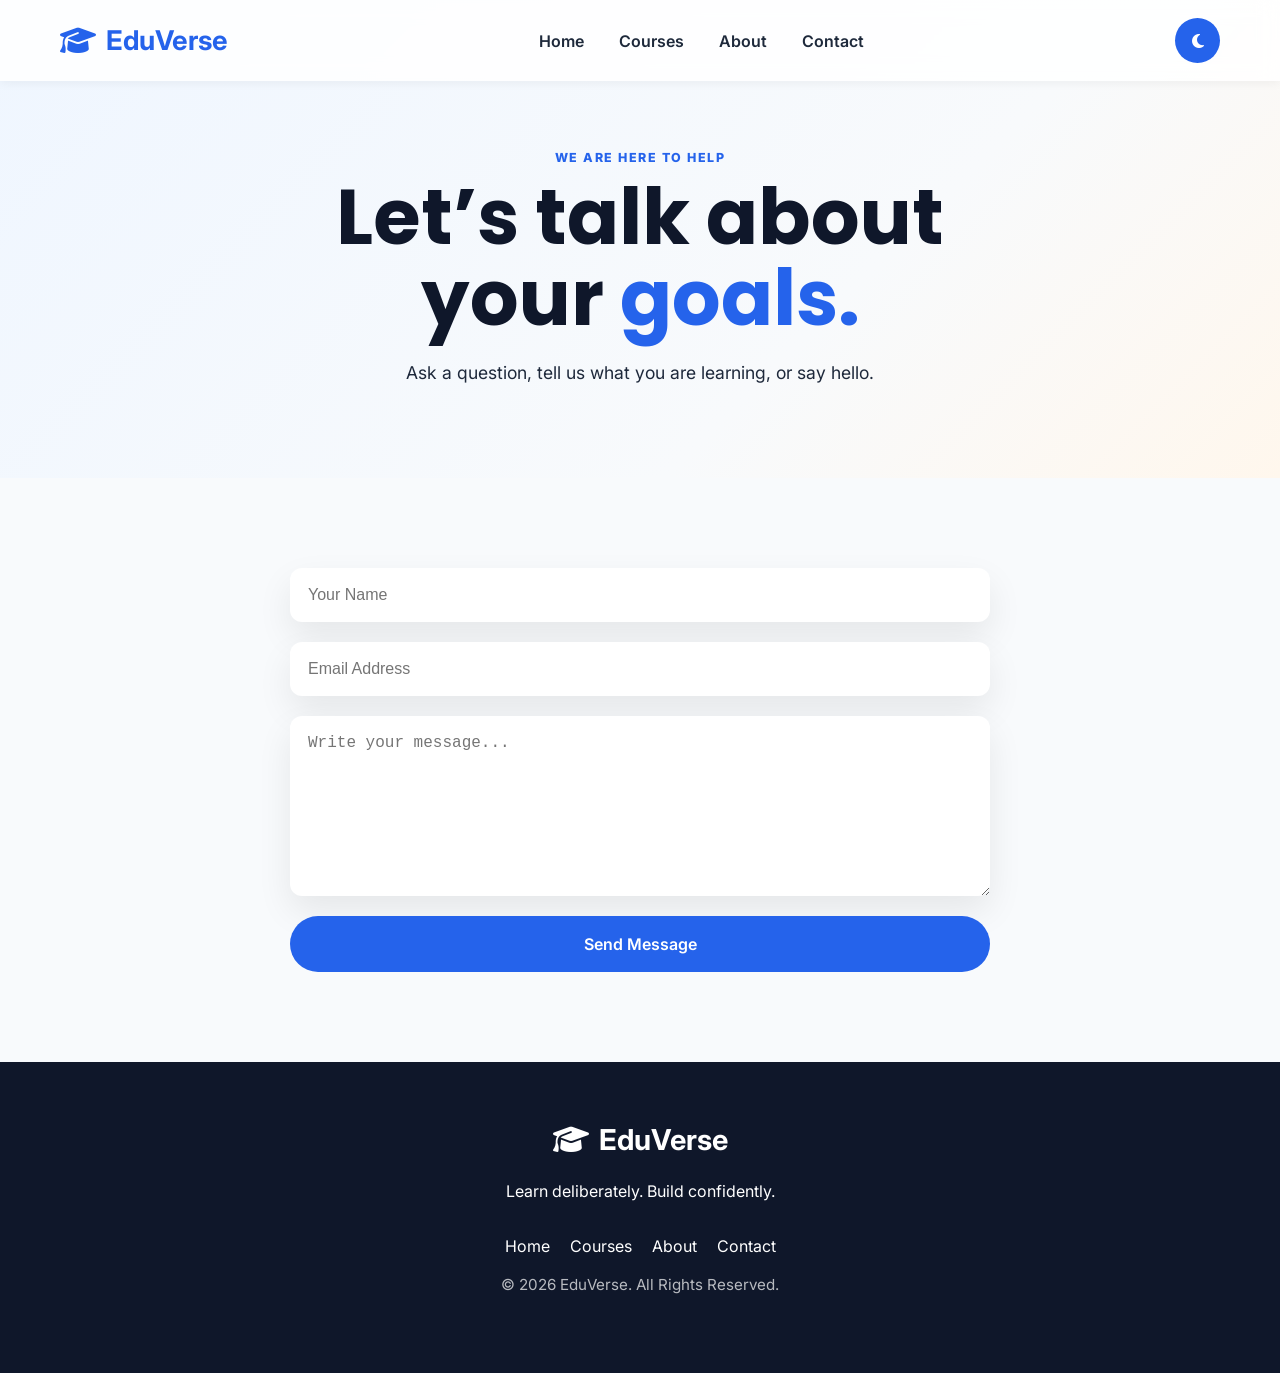
==== contact.html @ d2189ca2 "Build EduVerse learning platform" ====
<!DOCTYPE html>
<html lang="en">
<head><meta charset="UTF-8"><meta name="viewport" content="width=device-width, initial-scale=1.0"><title>Contact | EduVerse</title><link rel="stylesheet" href="style.css"><link rel="stylesheet" href="https://cdnjs.cloudflare.com/ajax/libs/font-awesome/6.5.2/css/all.min.css"></head>
<body><header><nav class="navbar"><a class="logo" href="index.html"><i class="fa-solid fa-graduation-cap"></i><span>EduVerse</span></a><ul class="nav-links"><li><a href="index.html">Home</a></li><li><a href="courses.html">Courses</a></li><li><a href="about.html">About</a></li><li><a class="active" href="contact.html">Contact</a></li></ul><div class="nav-right"><button id="theme-btn" aria-label="Toggle theme"><i class="fa-solid fa-moon"></i></button><button class="menu-btn" aria-label="Open navigation"><i class="fa-solid fa-bars"></i></button></div></nav></header>
<main><section class="page-hero"><p class="eyebrow">WE ARE HERE TO HELP</p><h1>Let’s talk about your <span>goals.</span></h1><p>Ask a question, tell us what you are learning, or say hello.</p></section><section class="contact content-section"><form id="contactForm"><input type="text" name="name" placeholder="Your Name" required><input type="email" name="email" placeholder="Email Address" required><textarea name="message" placeholder="Write your message..." required></textarea><button type="submit">Send Message</button></form></section></main><footer><div class="footer-content"><div class="footer-logo"><i class="fa-solid fa-graduation-cap"></i><span>EduVerse</span></div><p>Learn deliberately. Build confidently.</p><div class="footer-links"><a href="index.html">Home</a><a href="courses.html">Courses</a><a href="about.html">About</a><a href="contact.html">Contact</a></div><p class="copyright">&copy; 2026 EduVerse. All Rights Reserved.</p></div></footer><script src="main.js"></script></body></html>
---- style.css ----
/* ===================================
   EduVerse Stylesheet
   Author: David
=================================== */

@import url("https://fonts.googleapis.com/css2?family=Inter:wght@300;400;500;600;700&family=Poppins:wght@500;600;700;800&display=swap");

/* Reset */

* {
    margin: 0;
    padding: 0;
    box-sizing: border-box;
}

html {
    scroll-behavior: smooth;
}

/* Theme Colours */

:root {
    --primary: #2563eb;
    --secondary: #0ea5e9;
    --accent: #facc15;

    --background: #f8fafc;
    --surface: #ffffff;

    --text: #1e293b;
    --heading: #0f172a;

    --shadow: 0 15px 35px rgba(0, 0, 0, 0.08);
    --transition: .3s ease;
}

/* Dark Mode */

body.dark {
    --background: #08111f;
    --surface: #111827;

    --text: #f3f4f6;
    --heading: #ffffff;

    --shadow: 0 15px 35px rgba(0, 0, 0, .45);
}

/* Base Styles */

body {
    font-family: "Inter", sans-serif;
    background: var(--background);
    color: var(--text);
    transition: var(--transition);
    overflow-x: hidden;
}

img {
    display: block;
    width: 100%;
}

a {
    text-decoration: none;
    color: inherit;
}

button {
    font-family: inherit;
    cursor: pointer;
}

/* Common Section Styling */

section {
    padding: 90px 8%;
}

.section-title {
    font-family: "Poppins", sans-serif;
    font-size: 2.7rem;
    text-align: center;
    color: var(--heading);
    margin-bottom: 60px;
}

.hidden { opacity: 0; transform: translateY(18px); }
.show { opacity: 1; transform: translateY(0); transition: opacity .6s ease, transform .6s ease; }

.page-hero {
    min-height: 52vh;
    display: grid;
    place-content: center;
    text-align: center;
    padding-top: 150px;
    background: linear-gradient(135deg, #eff6ff 0%, var(--background) 65%, #fff7ed 100%);
}

body.dark .page-hero { background: linear-gradient(135deg, #0b1c35 0%, var(--background) 65%, #271b12 100%); }
.page-hero h1 { max-width: 800px; margin: 12px auto 20px; font: 700 clamp(2.5rem, 6vw, 5rem)/1.05 "Poppins", sans-serif; color: var(--heading); }
.page-hero h1 span { color: var(--primary); }
.page-hero > p:last-child { max-width: 560px; margin: 0 auto; font-size: 1.1rem; line-height: 1.7; }
.eyebrow { color: var(--primary); font-size: .78rem; font-weight: 800; letter-spacing: .12em; }
.content-section { max-width: 1100px; margin: auto; }
.content-grid { display: grid; grid-template-columns: .8fr 1.2fr; gap: 70px; align-items: start; }
.content-grid h2 { margin: 12px 0 20px; font: 700 2.2rem/1.2 "Poppins", sans-serif; color: var(--heading); }
.content-grid p { line-height: 1.8; }
.principles { display: grid; grid-template-columns: repeat(3, 1fr); gap: 22px; }
.principles div { padding: 22px; border-top: 3px solid var(--primary); background: var(--surface); box-shadow: var(--shadow); }
.principles i { display: block; color: var(--primary); font-size: 1.5rem; margin-bottom: 18px; }
.principles h3 { color: var(--heading); margin-bottom: 10px; }
.principles p { font-size: .92rem; }

.auth-layout { min-height: 100vh; padding: 150px 8% 90px; display: grid; grid-template-columns: 1fr 420px; gap: 80px; align-items: center; max-width: 1200px; margin: auto; }
.auth-intro h1 { margin: 14px 0 22px; font: 700 clamp(2.7rem, 5vw, 4.8rem)/1.05 "Poppins", sans-serif; color: var(--heading); }
.auth-intro h1 span { color: var(--primary); }
.auth-intro > p:last-child { max-width: 500px; font-size: 1.1rem; line-height: 1.8; }
.back-link { font-weight: 600; margin-right: 14px; }
.auth-card { padding: 32px; background: var(--surface); box-shadow: var(--shadow); border-radius: 16px; }
.auth-tabs { display: grid; grid-template-columns: 1fr 1fr; gap: 6px; padding: 5px; margin-bottom: 28px; background: var(--background); }
.auth-tab { padding: 12px 8px; border: 0; background: transparent; color: var(--text); font-weight: 700; }
.auth-tab.active { background: var(--primary); color: #fff; }
#authForm { display: grid; gap: 10px; }
#authForm label { color: var(--heading); font-size: .9rem; font-weight: 600; }
#authForm input { width: 100%; padding: 14px; margin-bottom: 8px; border: 1px solid #dbe4f0; border-radius: 8px; background: var(--background); color: var(--text); font: inherit; }
.auth-submit { padding: 15px; margin-top: 8px; border: 0; border-radius: 8px; background: var(--primary); color: #fff; font-weight: 700; }
.auth-message { min-height: 24px; margin-top: 8px; font-size: .9rem; line-height: 1.5; }
.auth-message.success { color: #15803d; }
.auth-message.error { color: #b91c1c; }
.auth-forgot { display: block; margin: 12px auto 0; border: 0; background: transparent; cursor: pointer; }
.reset-form { display: grid; gap: 10px; margin-top: 18px; padding-top: 18px; border-top: 1px solid #dbe4f0; }
.reset-form p { margin: 0 0 4px; font-size: .9rem; line-height: 1.5; }
.reset-form label { color: var(--heading); font-size: .9rem; font-weight: 600; }
.reset-form input { width: 100%; padding: 14px; border: 1px solid #dbe4f0; border-radius: 8px; background: var(--background); color: var(--text); font: inherit; }

.dashboard-page { max-width: 1200px; margin: auto; padding-top: 150px; }
.dashboard-welcome { display: flex; justify-content: space-between; align-items: end; gap: 24px; padding-bottom: 55px; }
.dashboard-welcome h1 { margin: 12px 0 16px; font: 700 clamp(2.4rem, 5vw, 4.5rem)/1.05 "Poppins", sans-serif; color: var(--heading); }
.dashboard-welcome h1 span { color: var(--primary); }
.dashboard-welcome p:last-child { line-height: 1.7; }
.logout-button { border: 1px solid #dbe4f0; border-radius: 8px; padding: 12px 18px; background: var(--surface); color: var(--heading); font-weight: 700; white-space: nowrap; }
.dashboard-summary { display: grid; grid-template-columns: repeat(3, 1fr); gap: 18px; margin-bottom: 80px; }
.dashboard-summary > div { padding: 24px; background: var(--surface); box-shadow: var(--shadow); border-top: 3px solid var(--primary); }
.dashboard-summary i { color: var(--primary); font-size: 1.3rem; }
.dashboard-summary p { margin: 18px 0 6px; font-size: .85rem; color: var(--text); }
.dashboard-summary strong { color: var(--heading); overflow-wrap: anywhere; }
.dashboard-section-heading { display: flex; justify-content: space-between; align-items: end; gap: 20px; margin-bottom: 28px; }
.dashboard-section-heading h2 { margin-top: 10px; font: 700 2.3rem/1.2 "Poppins", sans-serif; color: var(--heading); }
.text-link { color: var(--primary); font-weight: 700; }
.dashboard-course-grid { display: grid; grid-template-columns: repeat(2, 1fr); gap: 24px; }
.dashboard-course { padding: 28px; background: var(--surface); box-shadow: var(--shadow); }
.course-heading { display: flex; justify-content: space-between; gap: 20px; align-items: start; }
.course-heading h3 { margin: 8px 0 16px; color: var(--heading); font-size: 1.35rem; }
.course-heading strong { color: var(--primary); font-size: 1.5rem; }
.dashboard-course > p { margin-bottom: 14px; font-size: .9rem; }
.dashboard-fill { background: var(--primary); }
.start-lesson { margin-top: 22px; padding: 12px 18px; border: 0; border-radius: 8px; background: var(--heading); color: var(--surface); font-weight: 700; }
.learning-page { max-width: 1000px; margin: auto; padding-top: 150px; }
.learning-header { display: flex; justify-content: space-between; align-items: end; gap: 24px; margin-bottom: 50px; }
.learning-header h1 { margin: 12px 0 16px; font: 700 clamp(2.4rem, 5vw, 4.5rem)/1.05 "Poppins", sans-serif; color: var(--heading); }
.learning-header strong { color: var(--primary); white-space: nowrap; }
.lesson-panel { padding: 32px; background: var(--surface); box-shadow: var(--shadow); }
.lesson-icon { color: var(--primary); font-size: 1.5rem; }
.learning-lessons { display: grid; gap: 12px; padding: 0; list-style: none; }
.learning-lesson { display: flex; align-items: center; gap: 16px; padding: 16px; background: var(--background); color: var(--heading); }
.learning-lesson.completed { color: #15803d; }
.lesson-complete { border: 0; background: transparent; color: var(--primary); font-size: 1.3rem; }
.certificate-panel { margin-top: 40px; padding: 50px 30px; border: 3px solid var(--accent); background: var(--surface); text-align: center; box-shadow: var(--shadow); }
.certificate-panel > i { margin: 18px 0; color: var(--accent); font-size: 3rem; }
.certificate-panel h2 { color: var(--heading); font: 700 2rem "Poppins", sans-serif; }
.certificate-panel h3 { margin: 12px 0; color: var(--primary); font-size: 1.5rem; }
.certificate-button { margin-top: 22px; padding: 13px 20px; border: 0; border-radius: 8px; background: var(--primary); color: #fff; font-weight: 700; }
@media print {
    header, footer, .learning-header, .lesson-panel, .certificate-button { display: none; }
    .certificate-panel { margin: 0; box-shadow: none; min-height: 90vh; display: grid; place-content: center; }
}

/* ===========================
   Navigation
=========================== */

header {
    position: fixed;
    top: 0;
    left: 0;
    width: 100%;
    z-index: 1000;

    background: rgba(255, 255, 255, .85);
    backdrop-filter: blur(10px);

    box-shadow: 0 2px 10px rgba(0, 0, 0, .05);
}

body.dark header {
    background: rgba(8, 17, 31, .85);
}

.navbar {
    max-width: 1200px;
    margin: auto;

    display: flex;
    justify-content: space-between;
    align-items: center;

    padding: 18px 20px;
}

.logo {
    display: flex;
    align-items: center;
    gap: 10px;

    font-size: 1.7rem;
    font-weight: 700;
    color: var(--primary);
}

.logo i {
    font-size: 1.8rem;
}

.nav-links {
    display: flex;
    align-items: center;
    gap: 35px;

    list-style: none;
}

.nav-links a {
    font-weight: 600;
    transition: var(--transition);
}

.nav-links a:hover,
.nav-links a.active {
    color: var(--primary);
}

.nav-right {
    display: flex;
    align-items: center;
    gap: 15px;
}

#theme-btn {
    width: 45px;
    height: 45px;

    border: none;
    border-radius: 50%;

    background: var(--primary);
    color: #fff;

    font-size: 1rem;

    transition: var(--transition);
}

#theme-btn:hover {
    transform: rotate(15deg);
}

.menu-btn {
    display: none;
    font-size: 1.5rem;
}

/* ===========================
   Hero
=========================== */

.hero {
    min-height: 100vh;

    display: flex;
    justify-content: space-between;
    align-items: center;
    gap: 60px;

    padding-top: 140px;
}

.hero-content {
    flex: 1;
}

.hero-content h1 {
    font-family: "Poppins", sans-serif;
    font-size: 4rem;
    line-height: 1.1;
    color: var(--heading);
}

.hero-content span {
    color: var(--primary);
}

.hero-content p {
    margin: 30px 0;
    max-width: 550px;

    font-size: 1.05rem;
    line-height: 1.8;

    color: #64748b;
}

.hero-buttons {
    display: flex;
    gap: 20px;
}

.btn {
    display: inline-flex;
    align-items: center;
    justify-content: center;

    padding: 15px 35px;

    border-radius: 50px;

    background: var(--primary);
    color: #fff;

    font-weight: 600;

    transition: var(--transition);
}

.btn:hover {
    transform: translateY(-4px);
    box-shadow: var(--shadow);
}

.btn-outline {
    background: transparent;
    color: var(--primary);
    border: 2px solid var(--primary);
}

.hero-image {
    flex: 1;
}

.hero-image img {
    border-radius: 20px;
    box-shadow: var(--shadow);
    animation: floatImage 5s ease-in-out infinite;
}

@keyframes floatImage {

    0% {
        transform: translateY(0);
    }

    50% {
        transform: translateY(-15px);
    }

    100% {
        transform: translateY(0);
    }

}

/* ===========================
   Search Section
=========================== */

.search-section {
    padding-top: 20px;
    padding-bottom: 40px;
}

.search-box {
    max-width: 700px;
    margin: 0 auto;
    position: relative;
}

.search-box input {
    width: 100%;
    padding: 18px 60px 18px 24px;

    border: none;
    outline: none;
    border-radius: 50px;

    background: var(--surface);
    color: var(--text);

    box-shadow: var(--shadow);

    font-size: 1rem;
}

.search-box input::placeholder {
    color: #94a3b8;
}

.search-box i {
    position: absolute;
    top: 50%;
    right: 24px;
    transform: translateY(-50%);

    color: var(--primary);
    font-size: 1.1rem;
}

.courses > .search-box {
    margin-bottom: 40px;
}

.marketplace-toolbar { display: flex; align-items: center; gap: 24px; margin-bottom: 40px; }
.marketplace-toolbar .search-box { flex: 1; margin: 0; }
.promo-timer { padding: 16px 20px; background: var(--heading); color: var(--surface); font-weight: 700; white-space: nowrap; }
.marketplace-card { text-align: left; }
.marketplace-card > i { display: block; }
.marketplace-card-top, .price-row { display: flex; justify-content: space-between; align-items: center; gap: 10px; }
.course-type, .discount-badge { padding: 5px 9px; font-size: .72rem; font-weight: 800; text-transform: uppercase; }
.course-type.free { background: #dcfce7; color: #166534; }
.course-type.paid { background: #dbeafe; color: #1d4ed8; }
.discount-badge { background: #fef3c7; color: #92400e; }
.price-row { justify-content: start; margin-bottom: 20px; }
.price-row strong { color: var(--heading); font-size: 1.5rem; }
.price-row del { color: #94a3b8; }
.marketplace-card .lesson-toggle { margin-left: 8px; background: transparent; color: var(--primary); border: 1px solid var(--primary); }
.marketplace-card .lesson-list { margin-top: 18px; }
.learning-lesson span { display: grid; gap: 4px; }
.learning-lesson small { color: var(--text); line-height: 1.5; }
.certificates-page { min-height: 100vh; }
.certificate-hero { min-height: 44vh; }
.certificate-library { max-width: 1000px; margin: auto; padding: 70px 8% 100px; }
.earned-certificate { display: flex; align-items: center; gap: 24px; padding: 26px; margin-bottom: 18px; background: var(--surface); border-left: 5px solid var(--accent); box-shadow: var(--shadow); }
.earned-certificate > i { color: var(--accent); font-size: 2.2rem; }
.earned-certificate h3 { margin: 6px 0; color: var(--heading); }
.earned-certificate > div { flex: 1; }
.earned-certificate .certificate-button { margin: 0; text-decoration: none; }
.empty-state { padding: 70px 25px; background: var(--surface); text-align: center; box-shadow: var(--shadow); }
.empty-state > i { color: var(--accent); font-size: 3rem; }
.empty-state h3 { margin: 18px 0 10px; color: var(--heading); }
.empty-state p { margin-bottom: 18px; line-height: 1.7; }
.checkout-modal { position: fixed; inset: 0; z-index: 20; display: grid; place-items: center; padding: 20px; background: rgb(15 23 42 / 65%); }
.checkout-modal[hidden] { display: none; }
.checkout-dialog { position: relative; width: min(100%, 520px); padding: 34px; background: var(--surface); box-shadow: 0 24px 80px rgb(15 23 42 / 25%); }
.checkout-dialog h2 { margin: 6px 0 22px; color: var(--heading); }
.checkout-close { position: absolute; top: 18px; right: 18px; border: 0; background: transparent; color: var(--text); font-size: 1.2rem; cursor: pointer; }
.checkout-total { display: flex; justify-content: space-between; margin-bottom: 22px; padding: 14px 16px; background: var(--background); color: var(--text); }
.checkout-total strong { color: var(--heading); font-size: 1.2rem; }
.checkout-dialog form { display: grid; gap: 8px; }
.checkout-dialog label { margin-top: 8px; color: var(--heading); font-weight: 700; }
.checkout-dialog input, .checkout-dialog select { width: 100%; padding: 12px 14px; border: 1px solid #cbd5e1; background: var(--background); color: var(--heading); font: inherit; }
.checkout-fields { display: grid; grid-template-columns: 1fr 1fr; gap: 14px; }
.checkout-fields > div { display: grid; gap: 8px; }
.checkout-message { min-height: 20px; color: #b91c1c; }
.checkout-submit { width: 100%; margin-top: 8px; border: 0; cursor: pointer; }

/* ===========================
   Courses
=========================== */

.course-container {
    display: grid;
    grid-template-columns: repeat(auto-fit, minmax(260px, 1fr));
    gap: 30px;
}

.course-card {
    background: var(--surface);
    padding: 35px 30px;
    border-radius: 20px;

    text-align: center;

    box-shadow: var(--shadow);
    transition: var(--transition);
}

.course-card:hover {
    transform: translateY(-10px);
}

.course-card i {
    font-size: 3.5rem;
    color: var(--primary);

    margin-bottom: 20px;
}

.course-card h3 {
    margin-bottom: 15px;
    color: var(--heading);
}

.course-card p {
    line-height: 1.7;
    color: #64748b;
    margin-bottom: 20px;
}

.course-card span {
    display: block;

    margin-bottom: 25px;

    color: var(--primary);
    font-weight: 600;
}

.course-card button {
    border: none;
    border-radius: 40px;

    padding: 14px 28px;

    background: var(--primary);
    color: white;

    transition: var(--transition);
}

.course-card button:hover {
    background: var(--secondary);
}

.lesson-toggle {
    min-width: 140px;
}

.lesson-list {
    display: none;
    margin: 24px 0 0;
    padding: 18px 20px 18px 38px;
    border-top: 1px solid #dbe4f0;
    text-align: left;
    color: var(--text);
    line-height: 1.8;
}

.lesson-list.open {
    display: block;
    animation: fadeUp .35s ease;
}

.lesson-list li::marker {
    color: var(--primary);
    font-weight: 700;
}

/* ===========================
   Categories
=========================== */

.category-grid {
    display: grid;
    grid-template-columns: repeat(auto-fit, minmax(180px, 1fr));
    gap: 25px;
}

.category {
    background: var(--surface);

    padding: 35px 25px;

    border-radius: 18px;

    text-align: center;

    box-shadow: var(--shadow);

    transition: var(--transition);
}

.category:hover {
    background: var(--primary);
    color: #fff;

    transform: translateY(-8px);
}

.category i {
    display: block;

    font-size: 2.8rem;

    margin-bottom: 18px;
}

.category h3 {
    font-size: 1.05rem;
    font-weight: 600;
}

/* ===========================
   Statistics
=========================== */

.stats {
    display: grid;
    grid-template-columns: repeat(auto-fit, minmax(180px, 1fr));

    gap: 35px;

    background: linear-gradient(
        135deg,
        var(--primary),
        var(--secondary)
    );

    color: white;
    text-align: center;
}

.stat {
    padding: 20px;
}

.stat h2 {
    font-size: 3.3rem;
    font-weight: 700;
}

.stat p {
    margin-top: 10px;
    font-size: 1rem;
    opacity: .95;
}

/* ===========================
   Teachers
=========================== */

.teacher-container {
    display: grid;
    grid-template-columns: repeat(auto-fit, minmax(280px, 1fr));

    gap: 30px;
}

.teacher-card {
    background: var(--surface);

    padding: 35px;

    text-align: center;

    border-radius: 20px;

    box-shadow: var(--shadow);

    transition: var(--transition);
}

.teacher-card:hover {
    transform: translateY(-10px);
}

.teacher-card img {
    width: 140px;
    height: 140px;

    margin: 0 auto 20px;

    border-radius: 50%;
    object-fit: cover;

    border: 5px solid var(--primary);
}

.teacher-card h3 {
    margin-bottom: 10px;
    color: var(--heading);
}

.teacher-card p {
    color: #64748b;
    line-height: 1.6;
}

/* ===========================
   Learning Progress
=========================== */

.progress-box {
    max-width: 800px;
    margin: 0 auto;
}

.progress-item {
    margin-bottom: 30px;
}

.progress-item h4 {
    margin-bottom: 10px;
    color: var(--heading);
}

.bar {
    width: 100%;
    height: 14px;
    background: #dbe4f0;
    border-radius: 50px;
    overflow: hidden;
}

.fill {
    width: 0;
    height: 100%;
    border-radius: inherit;
    transition: width 2s ease;
}

.fill.html {
    background: #f97316;
}

.fill.css {
    background: #2563eb;
}

.fill.js {
    background: #facc15;
}

/* ===========================
   Testimonials
=========================== */

.testimonials {
    background: #eef5ff;
}

body.dark .testimonials {
    background: #0b1628;
}

.testimonial-slider {
    max-width: 750px;
    margin: 0 auto;
}

.testimonial {
    display: none;

    background: var(--surface);

    padding: 40px;

    border-radius: 20px;

    text-align: center;

    box-shadow: var(--shadow);
}

.testimonial.active {
    display: block;
    animation: fadeUp .8s ease;
}

.testimonial p {
    font-size: 1.1rem;
    line-height: 1.8;
}

.testimonial h4 {
    margin-top: 20px;
    color: var(--primary);
}

@keyframes fadeUp {

    from {
        opacity: 0;
        transform: translateY(25px);
    }

    to {
        opacity: 1;
        transform: translateY(0);
    }

}

/* ===========================
   FAQ
=========================== */

.faq {
    max-width: 900px;
    margin: 0 auto;
}

.faq-item {
    margin-bottom: 20px;

    background: var(--surface);

    border-radius: 16px;

    box-shadow: var(--shadow);

    overflow: hidden;
}

.faq-question {
    width: 100%;

    display: flex;
    justify-content: space-between;
    align-items: center;

    padding: 22px;

    border: none;

    background: transparent;

    color: var(--heading);

    font-size: 1rem;
    font-weight: 600;
}

.faq-question i {
    transition: transform .3s ease;
}

.faq-answer {
    max-height: 0;
    overflow: hidden;

    transition: max-height .4s ease;
}

.faq-answer p {
    padding: 0 22px 22px;
    line-height: 1.8;
    color: #64748b;
}

.faq-item.active .faq-answer {
    max-height: 180px;
}

.faq-item.active .faq-question i {
    transform: rotate(45deg);
}

/* ===========================
   Contact
=========================== */

.contact-text {
    max-width: 700px;
    margin: -20px auto 40px;

    text-align: center;
    line-height: 1.8;
    color: #64748b;
}

.contact form {
    max-width: 700px;
    margin: 0 auto;

    display: flex;
    flex-direction: column;
    gap: 20px;
}

.contact input,
.contact textarea {
    padding: 18px;

    border: none;
    outline: none;

    border-radius: 12px;

    background: var(--surface);
    color: var(--text);

    box-shadow: var(--shadow);

    font-size: 1rem;
}

.contact textarea {
    resize: vertical;
    min-height: 180px;
}

.contact button {
    padding: 18px;

    border: none;
    border-radius: 50px;

    background: var(--primary);
    color: white;

    font-size: 1rem;
    font-weight: 600;

    transition: var(--transition);
}

.contact button:hover {
    background: var(--secondary);
    transform: translateY(-3px);
}

/* ===========================
   Footer
=========================== */

footer {
    background: var(--heading);
    color: white;

    text-align: center;

    padding: 60px 20px;
}

.footer-logo {
    display: flex;
    justify-content: center;
    align-items: center;
    gap: 10px;

    font-size: 1.8rem;
    font-weight: 700;

    margin-bottom: 20px;
}

.footer-content p {
    max-width: 600px;
    margin: 15px auto;

    line-height: 1.8;
}

.footer-links,
.social-icons {
    display: flex;
    justify-content: center;
    flex-wrap: wrap;
    gap: 20px;

    margin-top: 30px;
}

.footer-links a,
.social-icons a {
    transition: var(--transition);
}

.footer-links a:hover,
.social-icons a:hover {
    color: var(--accent);
}

.copyright {
    margin-top: 40px;
    opacity: .7;
    font-size: .95rem;
}

/* ===========================
   Back To Top Button
=========================== */

#topBtn {
    position: fixed;

    right: 25px;
    bottom: 25px;

    width: 55px;
    height: 55px;

    border: none;
    border-radius: 50%;

    background: var(--primary);
    color: white;

    display: none;

    box-shadow: var(--shadow);

    transition: var(--transition);

    z-index: 999;
}

#topBtn:hover {
    transform: translateY(-5px);
}

/* Ripple Effect */

button,
.btn {
    position: relative;
    overflow: hidden;
}

.ripple {
    position: absolute;

    border-radius: 50%;

    transform: scale(0);

    background: rgba(255,255,255,.5);

    animation: ripple .6s linear;
}

@keyframes ripple {

    to {
        transform: scale(4);
        opacity: 0;
    }

}

/* ===========================
   Responsive Design
=========================== */

@media (max-width: 992px) {

    .hero {
        flex-direction: column;
        text-align: center;
    }

    .hero-buttons {
        justify-content: center;
    }

    .hero-content p {
        margin-left: auto;
        margin-right: auto;
    }

}

@media (max-width: 768px) {

    .nav-links {
        position: absolute;
        top: 80px;
        left: 0;

        width: 100%;

        display: none;
        flex-direction: column;

        padding: 30px;

        background: var(--surface);
    }

    .nav-links.active {
        display: flex;
    }

    .menu-btn {
        display: block;
        border: 0;
        background: transparent;
        color: var(--heading);
    }

    .content-grid,
    .principles {
        grid-template-columns: 1fr;
        gap: 28px;
    }

    .page-hero {
        min-height: 58vh;
        padding-left: 8%;
        padding-right: 8%;
    }

    .auth-layout { grid-template-columns: 1fr; gap: 36px; padding-top: 130px; }
    .auth-intro { text-align: center; }
    .auth-intro > p:last-child { margin: auto; }

    .dashboard-page { padding-top: 125px; }
    .dashboard-welcome, .dashboard-section-heading { align-items: start; flex-direction: column; }
    .dashboard-summary, .dashboard-course-grid { grid-template-columns: 1fr; }
    .learning-page { padding-top: 125px; }
    .learning-header { align-items: start; flex-direction: column; }
    .marketplace-toolbar { align-items: stretch; flex-direction: column; }
    .promo-timer { text-align: center; white-space: normal; }
    .earned-certificate { align-items: start; flex-wrap: wrap; }
    .earned-certificate > div { min-width: 200px; }

    .hero-content h1 {
        font-size: 2.8rem;
    }

    .section-title {
        font-size: 2rem;
    }

}

@media (max-width: 576px) {

    .hero {
        padding-top: 140px;
    }

    .hero-content h1 {
        font-size: 2.2rem;
    }

    .hero-buttons {
        flex-direction: column;
    }

    .stats {
        grid-template-columns: 1fr;
    }

}
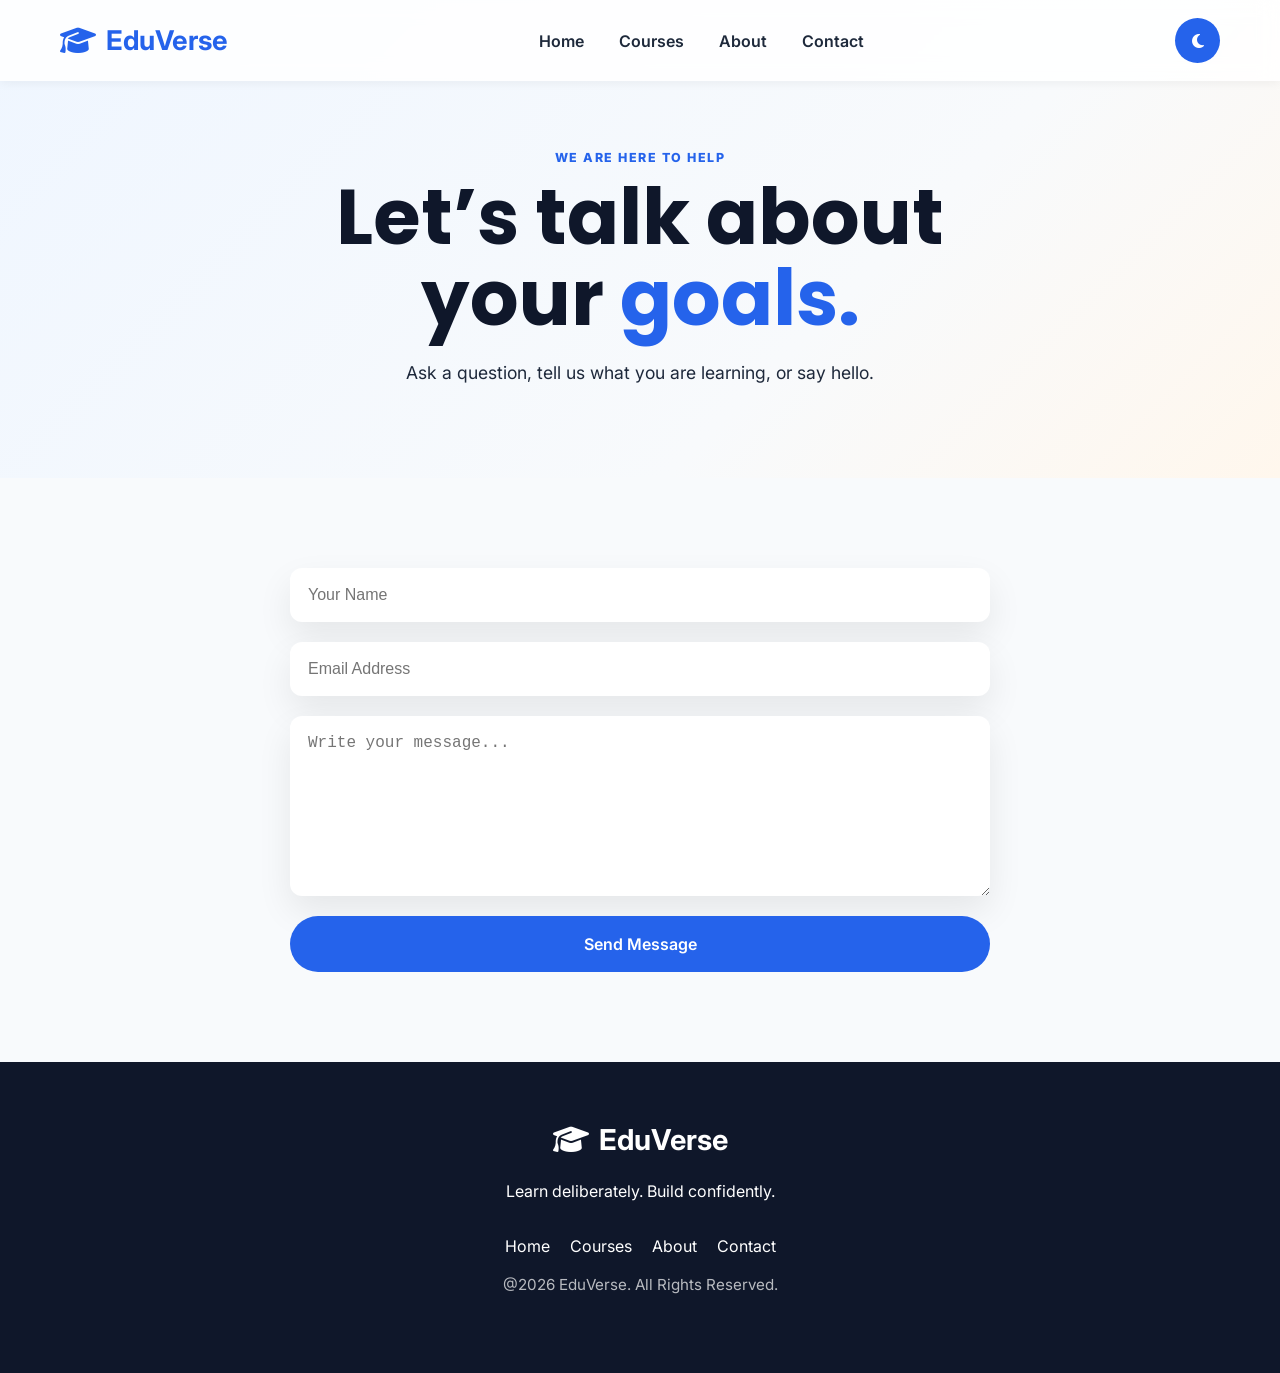
==== commit 61ae751c: "update EduVerse copyright symbol" ====
--- a/contact.html
+++ b/contact.html
@@ -2,4 +2,4 @@
 <html lang="en">
 <head><meta charset="UTF-8"><meta name="viewport" content="width=device-width, initial-scale=1.0"><title>Contact | EduVerse</title><link rel="stylesheet" href="style.css"><link rel="stylesheet" href="https://cdnjs.cloudflare.com/ajax/libs/font-awesome/6.5.2/css/all.min.css"></head>
 <body><header><nav class="navbar"><a class="logo" href="index.html"><i class="fa-solid fa-graduation-cap"></i><span>EduVerse</span></a><ul class="nav-links"><li><a href="index.html">Home</a></li><li><a href="courses.html">Courses</a></li><li><a href="about.html">About</a></li><li><a class="active" href="contact.html">Contact</a></li></ul><div class="nav-right"><button id="theme-btn" aria-label="Toggle theme"><i class="fa-solid fa-moon"></i></button><button class="menu-btn" aria-label="Open navigation"><i class="fa-solid fa-bars"></i></button></div></nav></header>
-<main><section class="page-hero"><p class="eyebrow">WE ARE HERE TO HELP</p><h1>Let’s talk about your <span>goals.</span></h1><p>Ask a question, tell us what you are learning, or say hello.</p></section><section class="contact content-section"><form id="contactForm"><input type="text" name="name" placeholder="Your Name" required><input type="email" name="email" placeholder="Email Address" required><textarea name="message" placeholder="Write your message..." required></textarea><button type="submit">Send Message</button></form></section></main><footer><div class="footer-content"><div class="footer-logo"><i class="fa-solid fa-graduation-cap"></i><span>EduVerse</span></div><p>Learn deliberately. Build confidently.</p><div class="footer-links"><a href="index.html">Home</a><a href="courses.html">Courses</a><a href="about.html">About</a><a href="contact.html">Contact</a></div><p class="copyright">&copy; 2026 EduVerse. All Rights Reserved.</p></div></footer><script src="main.js"></script></body></html>
+<main><section class="page-hero"><p class="eyebrow">WE ARE HERE TO HELP</p><h1>Let’s talk about your <span>goals.</span></h1><p>Ask a question, tell us what you are learning, or say hello.</p></section><section class="contact content-section"><form id="contactForm"><input type="text" name="name" placeholder="Your Name" required><input type="email" name="email" placeholder="Email Address" required><textarea name="message" placeholder="Write your message..." required></textarea><button type="submit">Send Message</button></form></section></main><footer><div class="footer-content"><div class="footer-logo"><i class="fa-solid fa-graduation-cap"></i><span>EduVerse</span></div><p>Learn deliberately. Build confidently.</p><div class="footer-links"><a href="index.html">Home</a><a href="courses.html">Courses</a><a href="about.html">About</a><a href="contact.html">Contact</a></div><p class="copyright">@2026 EduVerse. All Rights Reserved.</p></div></footer><script src="main.js"></script></body></html>
--- a/style.css
+++ b/style.css
@@ -553,6 +553,8 @@
     color: var(--primary);
     font-weight: 700;
 }
+.lesson-list small { display: block; margin-top: 6px; color: var(--text); line-height: 1.6; }
+.learning-lesson p { margin: 8px 0 0; color: var(--text); line-height: 1.65; }
 
 /* ===========================
    Categories
@@ -565,6 +567,9 @@
 }
 
 .category {
+    color: inherit;
+    display: block;
+    text-decoration: none;
     background: var(--surface);
 
     padding: 35px 25px;
@@ -929,6 +934,10 @@
     text-align: center;
 
     padding: 60px 20px;
+}
+
+body.dark footer {
+    background: #020617;
 }
 
 .footer-logo {
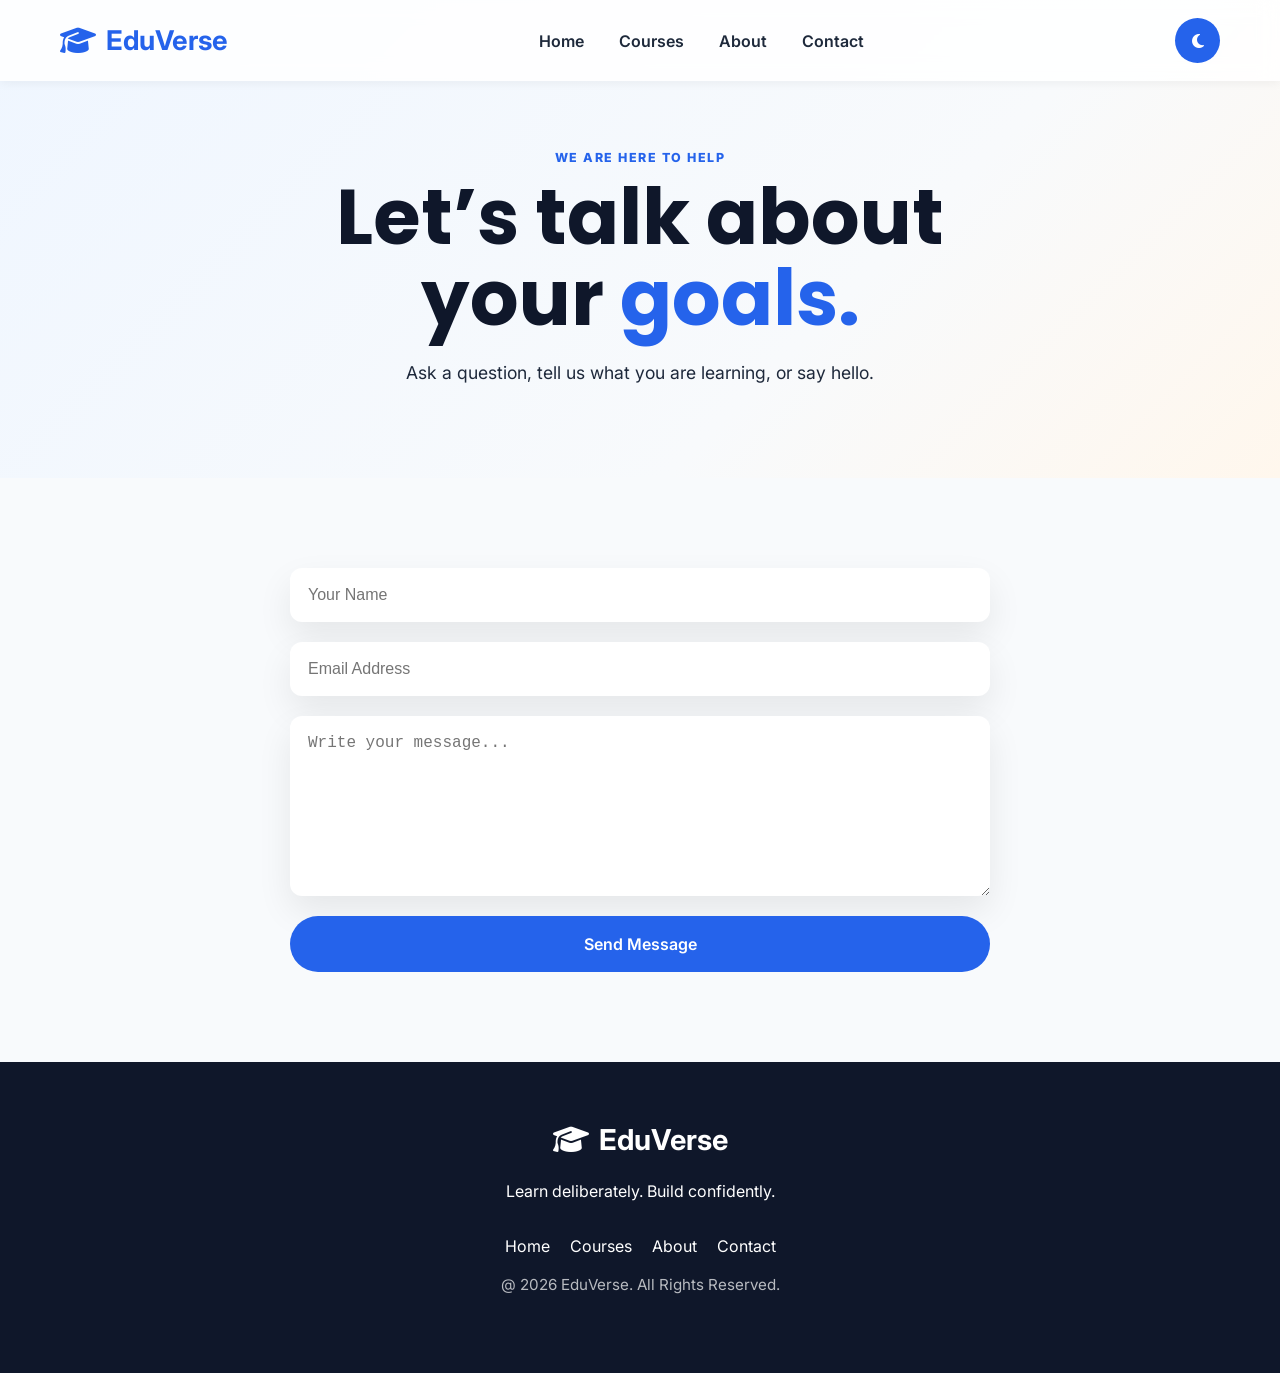
==== commit b736549e: "update EduVerse copyright symbol" ====
--- a/contact.html
+++ b/contact.html
@@ -2,4 +2,4 @@
 <html lang="en">
 <head><meta charset="UTF-8"><meta name="viewport" content="width=device-width, initial-scale=1.0"><title>Contact | EduVerse</title><link rel="stylesheet" href="style.css"><link rel="stylesheet" href="https://cdnjs.cloudflare.com/ajax/libs/font-awesome/6.5.2/css/all.min.css"></head>
 <body><header><nav class="navbar"><a class="logo" href="index.html"><i class="fa-solid fa-graduation-cap"></i><span>EduVerse</span></a><ul class="nav-links"><li><a href="index.html">Home</a></li><li><a href="courses.html">Courses</a></li><li><a href="about.html">About</a></li><li><a class="active" href="contact.html">Contact</a></li></ul><div class="nav-right"><button id="theme-btn" aria-label="Toggle theme"><i class="fa-solid fa-moon"></i></button><button class="menu-btn" aria-label="Open navigation"><i class="fa-solid fa-bars"></i></button></div></nav></header>
-<main><section class="page-hero"><p class="eyebrow">WE ARE HERE TO HELP</p><h1>Let’s talk about your <span>goals.</span></h1><p>Ask a question, tell us what you are learning, or say hello.</p></section><section class="contact content-section"><form id="contactForm"><input type="text" name="name" placeholder="Your Name" required><input type="email" name="email" placeholder="Email Address" required><textarea name="message" placeholder="Write your message..." required></textarea><button type="submit">Send Message</button></form></section></main><footer><div class="footer-content"><div class="footer-logo"><i class="fa-solid fa-graduation-cap"></i><span>EduVerse</span></div><p>Learn deliberately. Build confidently.</p><div class="footer-links"><a href="index.html">Home</a><a href="courses.html">Courses</a><a href="about.html">About</a><a href="contact.html">Contact</a></div><p class="copyright">@2026 EduVerse. All Rights Reserved.</p></div></footer><script src="main.js"></script></body></html>
+<main><section class="page-hero"><p class="eyebrow">WE ARE HERE TO HELP</p><h1>Let’s talk about your <span>goals.</span></h1><p>Ask a question, tell us what you are learning, or say hello.</p></section><section class="contact content-section"><form id="contactForm"><input type="text" name="name" placeholder="Your Name" required><input type="email" name="email" placeholder="Email Address" required><textarea name="message" placeholder="Write your message..." required></textarea><button type="submit">Send Message</button></form></section></main><footer><div class="footer-content"><div class="footer-logo"><i class="fa-solid fa-graduation-cap"></i><span>EduVerse</span></div><p>Learn deliberately. Build confidently.</p><div class="footer-links"><a href="index.html">Home</a><a href="courses.html">Courses</a><a href="about.html">About</a><a href="contact.html">Contact</a></div><p class="copyright">@ 2026 EduVerse. All Rights Reserved.</p></div></footer><script src="main.js"></script></body></html>
